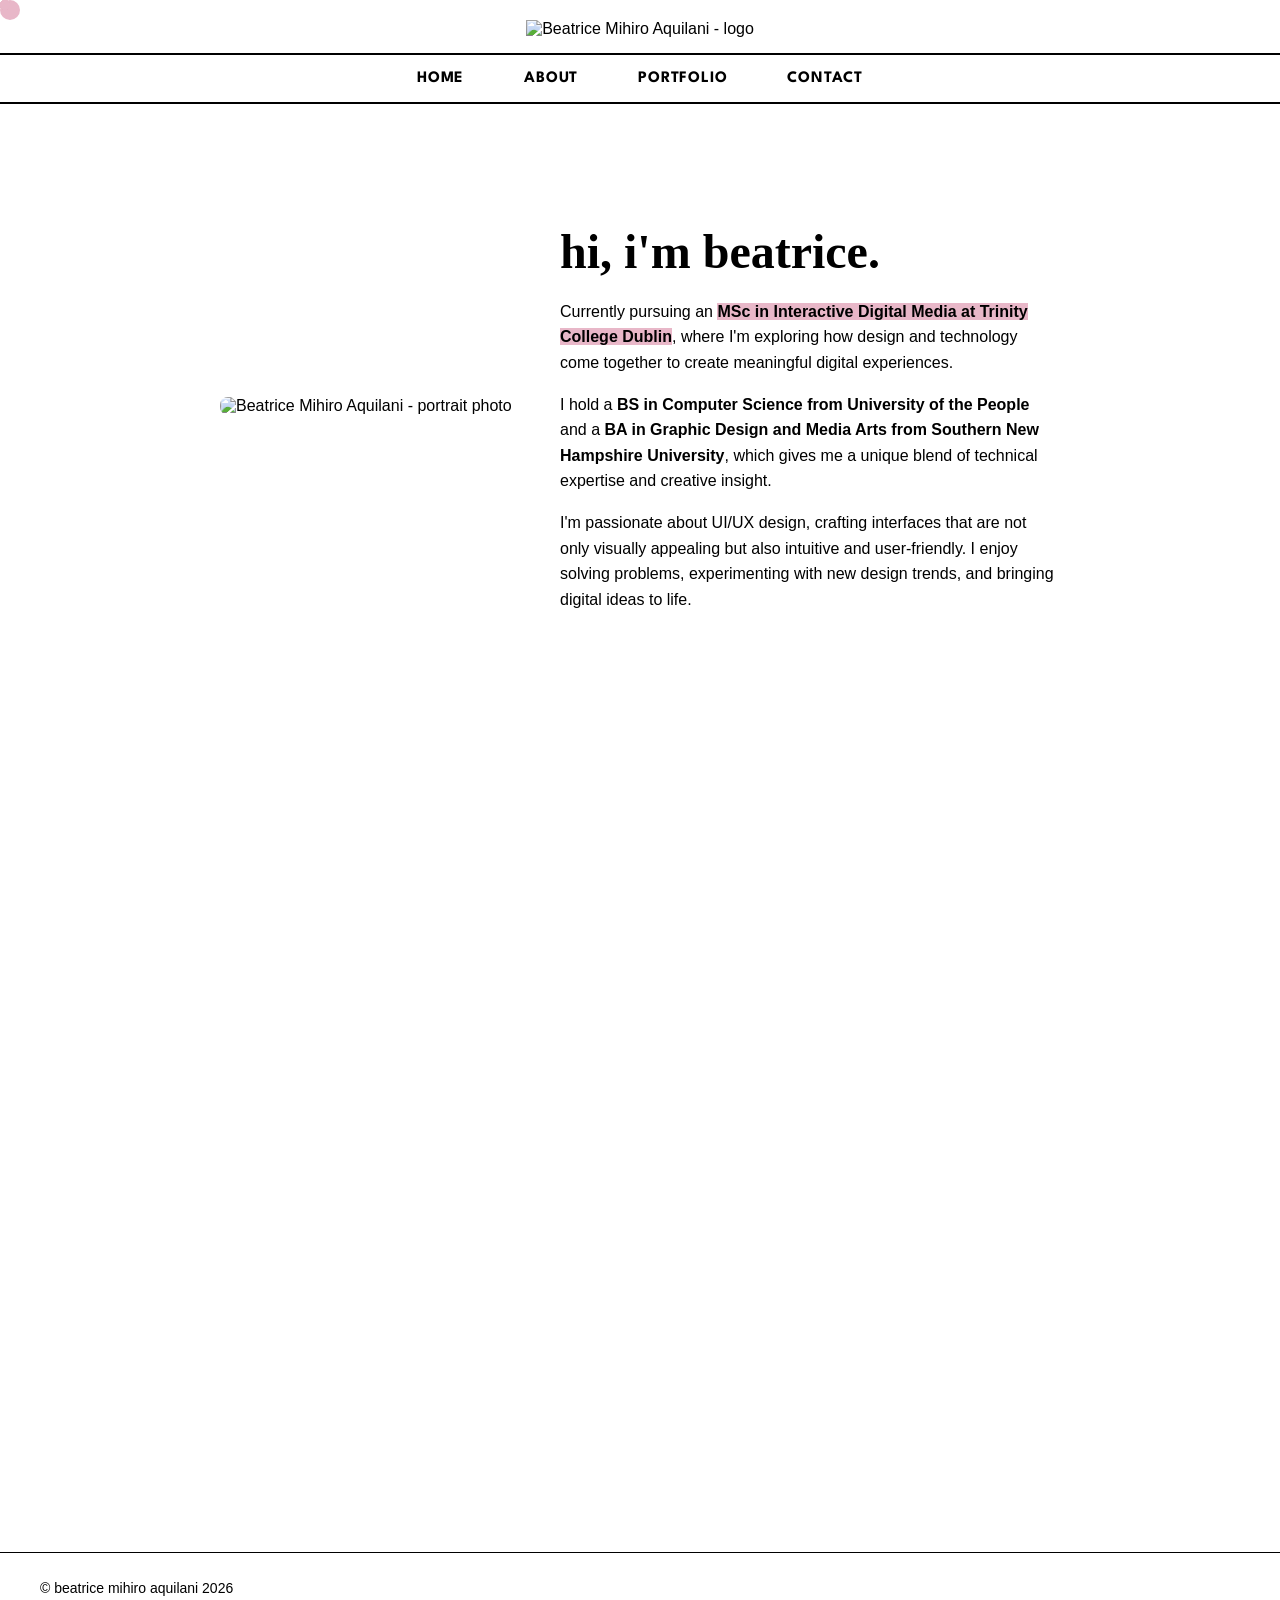
==== about.html @ f95d08c9 "Add files via upload" ====
<!DOCTYPE html>
<html lang="en">
<head>
  <meta charset="UTF-8">
  <meta name="viewport" content="width=device-width, initial-scale=1.0">
  <!-- change title for every page -->
  <title>Beatrice Mihiro Aquilani | About</title>
  <link rel="stylesheet" href="style.css">
  <link rel="icon" href="images/favicon.png">
</head>
<body>

<header>
  <div class="logo">
    <a href="index.html"><img src="images/logo.png" alt="Beatrice Mihiro Aquilani - logo"></a>
  </div>
  <nav>
    <ul>
      <li><a href="index.html">HOME</a></li>
      <li><a href="about.html">ABOUT</a></li>
      <li><a href="portfolio.html">PORTFOLIO</a></li>
      <li><a href="contact.html">CONTACT</a></li>
    </ul>
  </nav>
</header>

<!-- HEADER until here - (same across pages) -->

<section class="about-section">
  <img src="images/beatrice.png" alt="Beatrice Mihiro Aquilani - portrait photo">
  <div class="about-text">
    <h1>hi, i'm beatrice.</h1>
    <p>Currently pursuing an <strong style="background-color: #e8b7c8;">MSc in Interactive Digital Media at Trinity College Dublin</strong>, where I'm exploring how design and technology come together to create meaningful digital experiences.</p>
    <p>I hold a <strong>BS in Computer Science from University of the People</strong> and a <strong>BA in Graphic Design and Media Arts from Southern New Hampshire University</strong>, which gives me a unique blend of technical expertise and creative insight.</p>
    <p>I'm passionate about UI/UX design, crafting interfaces that are not only visually appealing but also intuitive and user-friendly. I enjoy solving problems, experimenting with new design trends, and bringing digital ideas to life.</p>
  </div>
</section>

<!-- imbedded pdf portfolio -->
<div class="container">
  <iframe class="pdf-view" src="BEATRICE-PORTFOLIO-Jan2025-compressed.pdf"></iframe>
</div>

<!--  FOOTER (same across pages) -->
<footer>
  <span>© beatrice mihiro aquilani 2025</span>
  <div class="socials">
    <a href="https://www.linkedin.com/in/beatrice-mihiro-aquilani/" class="icon linkedin"></a>
    <a href="mailto:beatrice.aquilani@gmail.com" class="icon email"></a>
  </div>
</footer>



<!-- cursor game -->
<div class="cursor"></div>

<!-- Connect JavaScript file -->
 <script src="script.js"></script>

</body>
</html>
---- style.css ----
/* =====================================================
   Beatrice Mihiro Aquilani — Portfolio Website
   Palette: #ffffff, #000000, #ebebeb, pink accent #e8b7c8
   Fonts: Carelia, League Spartan, Open Sans
   ===================================================== */

/* ---- IMPORT FONTS ---- */

@import url('https://fonts.googleapis.com/css2?family=League+Spartan:wght@100..900&display=swap');
@font-face {
  font-family: "Carelia";
  src: url("fonts/Carelia-Upright.woff") format("woff");
  font-weight: normal;
  font-style: normal;
}

/* ---- GLOBAL ---- */
:root {
  --white: #ffffff;
  --black: #000000;
  --gray: #ebebeb;
  --pink: #e8b7c8;
}

* { box-sizing: border-box; }
body {
  margin: 0;
  font-family: "Open Sans", sans-serif;
  color: var(--black);
  background: var(--white);
}
a { color: var(--black); text-decoration: none; }
a:hover { color: var(--pink); }

/* ---- HEADER + NAV ---- */
header {
  text-align: center;
  margin-top: 20px;
}
.logo img {
  max-width: 500px;
  height: auto;
}
nav {
  margin-top: 15px;
  border-top: 2px solid var(--black);
  border-bottom: 2px solid var(--black);
}
nav ul {
  list-style: none;
  padding: 0;
  margin: 0;
  display: flex;
  justify-content: center;
  gap: 60px;
}
nav a {
  font-family: "League Spartan", sans-serif;
  font-weight: 700;
  text-transform: uppercase;
  letter-spacing: 0.05em;
  padding: 16px 0;
  display: inline-block;
}

/* ---- HERO / CAROUSEL ---- */



/* ---- ABOUT PAGE ---- */
.about-section {
  display: flex;
  align-items: center;
  justify-content: center;
  gap: 40px;
  padding: 80px 10%;
  flex-wrap: wrap;
}
.about-section img {
  width: 300px;
  border-radius: 8px;
  object-fit: cover;
}
.about-text {
  flex: 1;
  max-width: 500px;
}
.about-text h1 {
  font-family: "Carelia", serif;
  font-size: 48px;
  margin-bottom: 20px;
}
.about-text p {
  font-family: "Open Sans", sans-serif;
  line-height: 1.6;
}
.pdf-view {
  width: 100%;
  height: 700px;
  border: none;
  margin: 40px 0;
}

/* ---- PORTFOLIO PAGE ---- */
.portfolio-container {
  width: 90%;
  max-width: 1200px;
  margin: 60px auto;
  padding: 0 20px;
}
.portfolio-container h1 {
  font-family: "Carelia", serif;
  font-size: 48px;
  margin-bottom: 30px;
  text-align: center;
}
.project {
  display: flex;
  align-items: center;
  gap: 30px;
  
  flex-wrap: wrap;
}
.project:nth-child(even) { flex-direction: row-reverse; }
.project img {
  width: 48%;
  border-radius: 6px;
  object-fit: cover;
}
.project-text {
  flex: 1;
  max-width: 500px;
}
.project-text h2 {
  font-family: "League Spartan", sans-serif;
  text-transform: uppercase;
  margin-bottom: 10px;
}
.project-text p {
  font-family: "Open Sans", sans-serif;
  line-height: 1.6;
}

/* Grid of other work */
.other-work h2 {
  font-family: "League Spartan", sans-serif;
  text-transform: uppercase;
  text-align: center;
  margin: 60px 0 30px;
}

.grid img {
  width: 100%;
  height: 200px;
  object-fit: cover;
  border: 2px;
}

/* --- Grid hover lift --- */
.grid a {
  display: block;
  border-radius: 10px;
  overflow: hidden;
  transition: transform 0.3s ease, box-shadow 0.3s ease;
}
.grid a:hover {
  transform: translateY(-8px);
  box-shadow: 0 18px 30px rgba(0,0,0,0.15);
}
.grid img {
  width: 100%;
  height: 200px;
  object-fit: cover;
  transition: transform 0.3s ease;
}
.grid a:hover img {
  transform: scale(1.03);
}

/* --- Lightbox fullscreen view --- */
.lightbox {
  display: none;
  position: fixed;
  z-index: 999;
  top: 0; left: 0;
  width: 100%; height: 100%;
  background: rgba(0,0,0,0.85);
  justify-content: center;
  align-items: center;
  animation: fadeIn 0.4s ease;
}
/* Lightbox visible state */
.lightbox.show {
  display: flex !important;  /* override display:none */
}
.lightbox img {
  max-width: 90%;
  max-height: 90%;
  border: 4px solid white;
  border-radius: 6px;
}
.lightbox:target {
  display: flex;
}
.lightbox .close {
  position: absolute;
  top: 0; left: 0;
  width: 100%; height: 100%;
}

/* Modal content flex layout */
.modal-content.modal-row {
  display: flex;
  flex-direction: row;
  max-width: 90%;
  max-height: 90%;
  color: white;
  gap: 30px;
}

/* Left side: title + info */
.modal-info {
  flex: 1;
  display: flex;
  flex-direction: column;
  justify-content: center;
  text-align: left;
}

/* Right side: image / carousel */
.modal-image {
  flex: 1;
  display: flex;
  justify-content: center;
  align-items: center;
}

/* Carousel and images */
.modal-image img {
  max-height: 90vh; /* never exceed viewport height */
  max-width: 100%;
  width: auto;
  height: auto;
  border: 4px solid white;
  border-radius: 6px;
  object-fit: contain;
}
/* Close button */
.modal-info .close {
  font-size: 2rem;
  cursor: pointer;
  align-self: flex-end;
  margin-bottom: 10px;
  color: white;
}

/* Carousel buttons */
.carousel .prev,
.carousel .next {
  position: absolute;
  top: 50%;
  transform: translateY(-50%);
  background: rgba(255,255,255,0.2);
  color: white;
  border: none;
  font-size: 2rem;
  padding: 10px;
  cursor: pointer;
  z-index: 10;
}

.carousel .prev { left: 10px; }
.carousel .next { right: 10px; }


/* fade animation */
@keyframes fadeIn {
  from { opacity: 0; }
  to { opacity: 1; }
}


/* ---- CONTACT PAGE ---- */
.contact-section {
  width: 90%;
  max-width: 600px;
  margin: 80px auto;
}
.contact-section h1 {
  font-family: "Carelia", serif;
  font-size: 48px;
  margin-bottom: 30px;
  text-align: center;
}
form {
  display: flex;
  flex-direction: column;
  gap: 20px;
}
label {
  font-family: "League Spartan", sans-serif;
  font-weight: 600;
}
input, textarea {
  border: 2px solid var(--black);
  padding: 10px;
  font-family: "Open Sans", sans-serif;
  font-size: 15px;
  resize: vertical;
}
textarea { height: 140px; }
button[type="submit"] {
  background: var(--black);
  color: var(--white);
  border: none;
  padding: 12px;
  font-family: "Open Sans", sans-serif;
  font-weight: 600;
  letter-spacing: 0.05em;
  cursor: pointer;
  transition: background 0.3s;
}
button[type="submit"]:hover { background: var(--pink); }

/* ---- FOOTER ---- */
footer {
  display: flex;
  justify-content: space-between;
  align-items: center;
  font-size: 14px;
  padding: 20px 40px;
  border-top: 1px solid var(--black);
  margin-top: 60px;
}

/* ---- Footer icons swap on hover ---- */
.socials {
  display: flex;
  align-items: center;
  gap: 14px;
}

.icon {
  display: inline-block;
  width: 30px;
  height: 30px;
  background-size: contain;
  background-repeat: no-repeat;
  background-position: center;
  transition: background-image 0.3s ease;
}

/* Default black icons */
.icon.linkedin {
  background-image: url("images/linkedin01.png");
}
.icon.email {
  background-image: url("images/email01.png");
}

/* Hover state → pink icons */
.icon.linkedin:hover {
  background-image: url("images/linkedin02.png");
}
.icon.email:hover {
  background-image: url("images/email02.png");
}


/* ---- RESPONSIVE ---- */
@media (max-width: 768px) {
  .project, .about-section { flex-direction: column; }
  .project img, .about-section img { width: 100%; }
  .grid { grid-template-columns: 1fr; }
}


/* --------------------------- */

/* ----------------------------------------------------
   LIGHTBOX OVERLAY
---------------------------------------------------- */
.lightbox {
  position: fixed;
  top: 0;
  left: 0;
  width: 100%;
  height: 100%;
  background: rgba(0,0,0,0.7);
  display: flex;
  align-items: center;
  justify-content: center;
  z-index: 1000;
  padding: 40px;
}

/* ----------------------------------------------------
   MODAL CONTENT WRAPPER (text left + image right)
---------------------------------------------------- */
.lightbox .modal-content {
  background: white;
  width: 90%;
  max-width: 1000px;
  max-height: 90vh;
  padding: 30px;
  border-radius: 16px;
  display: flex;
  flex-direction: row;
  gap: 30px;
  position: relative;
}

/* ----------------------------------------------------
   LEFT COLUMN — TEXT
---------------------------------------------------- */
.lightbox-info {
  flex: 1;
  overflow-y: auto;
  color: #000;
  font-family: "Open Sans", sans-serif;
}

.lightbox-info h2 {
  font-family: "League Spartan", sans-serif;
  font-weight: 700;
  font-style: italic;
  margin-bottom: 12px;
}
.lightbox-info h3 {
  font-family: "League Spartan", sans-serif;
  font-weight: 700;
  margin-bottom: 12px;
}

/* ----------------------------------------------------
   RIGHT COLUMN — IMAGE AREA
---------------------------------------------------- */
.lightbox-image {
  flex: 2;
  display: flex;
  flex-direction: column;
  align-items: center;
  position: relative;
}

/* ACTIVE IMAGE */
.lightbox-image .active-img {
  max-width: 100%;
  max-height: 70vh;
  border-radius: 10px;
  object-fit: contain;
  border: 4px solid #fff;
}

/* ARROWS */
.lightbox-image .arrow {
  position: absolute;
  top: 50%;
  transform: translateY(-50%);
  font-size: 40px;
  background: rgba(255,255,255,0.7);
  border-radius: 50%;
  width: 45px;
  height: 45px;
  display: flex;
  align-items: center;
  justify-content: center;
  cursor: pointer;
  user-select: none;
  transition: 0.2s;
}

.lightbox-image .arrow:hover {
  background: var(--pink);
  color: #fff;
}

.lightbox-image .prev {
  left: -20px;
}

.lightbox-image .next {
  right: -20px;
}

/* ----------------------------------------------------
   THUMBNAILS BELOW MAIN IMAGE
---------------------------------------------------- */
.thumbnails {
  display: flex;
  gap: 10px;
  margin-top: 12px;
  justify-content: center;
  flex-wrap: wrap;
}

.thumbnails img {
  width: 90px;
  height: 60px;
  object-fit: cover;
  border-radius: 6px;
  opacity: 0.6;
  cursor: pointer;
  border: 2px solid transparent;
  transition: 0.2s;
}

.thumbnails img:hover,
.thumbnails img.active-thumb {
  opacity: 1;
  border-color: var(--gray);
}

/* ----------------------------------------------------
   CLOSE BUTTON
---------------------------------------------------- */
.lightbox .close {
  position: absolute;
  top: 12px;
  right: 18px;
  font-size: 28px;
  cursor: pointer;
  color: #000;
}

.lightbox .close:hover {
  color: var(--pink);
}

/* ----------------------------------------------------
   MOBILE — STACK VERTICALLY
---------------------------------------------------- */
@media (max-width: 768px) {
  .lightbox .modal-content {
    flex-direction: column;
    max-height: 95vh;
  }

  .lightbox-image .active-img {
    max-height: 50vh;
  }

  .thumbnails img {
    width: 70px;
    height: 50px;
  }

  .lightbox-image .prev {
    left: 5px;
  }
  .lightbox-image .next {
    right: 5px;
  }
}

/* ----------------------------------------------------
   GRID CATEGORY FILTER BUTTONS
---------------------------------------------------- */
.grid-filters {
  display: flex;
  gap: 12px;
  margin-bottom: 20px;
  justify-content: center;
  flex-wrap: wrap;
}

/* -------------------- GRID FILTER BUTTONS -------------------- */
.grid-filters {
  display: flex;
  gap: 10px;
  margin-bottom: 20px;
  flex-wrap: wrap;
}

.grid-filters button {
  flex: 1; /* all buttons take equal width */
  padding: 14px 0; /* match .hero .btn padding height-wise */
  background: var(--black);
  color: var(--white);
  border: none;
  font-family: "Open Sans", sans-serif;
  font-weight: 600;
  letter-spacing: 0.05em;
  cursor: pointer;
  transition: background 0.3s, color 0.3s;
  text-align: center;
}

.grid-filters button:hover {
  background: var(--pink);
  color: #fff;
}

.grid-filters button.active {
  background: var(--gray);
  color: black;
}


/* ----------------------------------------------------
   PROJECT GRID
---------------------------------------------------- */
.grid {
  display: grid;
  grid-template-columns: repeat(3, 1fr);
  gap: 16px;
  margin-top: 10px;
}
.grid img {
  width: 100%;
  display: block;
  border-radius: 12px;
  cursor: pointer;
  transition: 0.2s;
}
.grid img:hover {
  transform: scale(1.05);
}




/* ---- HOMEPAGE HERO / CAROUSEL ---- */
.hero {
  position: relative;
  width: 100%;
  height: 100vh;
  overflow: visible;
  display: flex;
  align-items: center;
  justify-content: center;
  color: white;
}

.slides {
  position: absolute;
  inset: 0;
  width: 100%;
  height: 100%;
  z-index: 1;
}

.slide {
  position: absolute;
  inset: 0;
  background-size: cover;
  background-position: center;
  opacity: 0;
  transition: opacity 1s ease;
  z-index: 1; /* ensure behind content/dots */
}

.slide.active {
  opacity: 1;
}

.slide::after {
  content: "";
  position: absolute;
  inset: 0;
  background: rgba(0,0,0,0.35);
  z-index: 0; /* overlay stays inside each slide */
}

/* Hero text content */

.hero-content {
  position: relative;
  z-index: 3; /* above slides */
  max-width: 800px;
  text-align: center;
  padding: 0 20px;
  transform: translateY(-20%);
}
.hero h1 {
  font-family: "Carelia", serif;
  font-size: 64px;
  margin-bottom: 20px;
}
.hero p {
  font-family: "League Spartan", sans-serif;
  font-size: 20px;
  max-width: 800px;
  margin: 0 auto 30px;
  line-height: 1.5;
}
.hero .btn {
  background: var(--black);
  color: var(--white);
  padding: 14px 32px;
  border: none;
  font-family: "Open Sans", sans-serif;
  font-weight: 600;
  letter-spacing: 0.05em;
  cursor: pointer;
  transition: background 0.3s;
}
.hero .btn:hover {
  background: var(--pink);
}

/* Navigation dots */
.dots {
  position: absolute;
  bottom: 25px;
  left: 0;
  width: 100%;
  display: flex;
  justify-content: center;
  gap: 12px;
  z-index: 999; /* ensure top layer */
  pointer-events: auto; /* clickable */
}

.dot {
  width: 12px;
  height: 12px;
  border-radius: 50%;
  background-color: rgba(255,255,255,0.6);
  cursor: pointer;
  transition: background-color 0.3s;
}

.dot.active {
  background-color: white;
}



/* CURSOR GAME */
.cursor {
  position: fixed;
  top: 0;
  left: 0;
  width: 20px;
  height: 20px;
  background-color: #e8b7c8;
  border-radius: 50%;
  pointer-events: none;
  transform: translate(-50%, -50%);
  z-index: 9999;
}

.trail-dot {
  position: fixed;
  top: 0;
  left: 0;
  width: 10px;
  height: 10px;
  background-color: #e8b7c8;
  border-radius: 50%;
  pointer-events: none;
  transform: translate(-50%, -50%);
  z-index: 9999;
  opacity: 0.7;
}



/* Inline Project Carousels */
.inline-carousel {
  width: 48%;
  display: flex;
  flex-direction: column;
  gap: 12px;
}

.inline-carousel .main-image img {
  width: 100%;
  border-radius: 6px;
  object-fit: cover;
  display: none;
}

.inline-carousel .main-image img.active {
  display: block;
}

/* Thumbnail row */
.inline-carousel .thumbs {
  display: flex;
  gap: 10px;
  justify-content: center;
}

.inline-carousel .thumb {
  width: 22%;
  height: 60px;
  object-fit: cover;
  border-radius: 4px;
  opacity: 0.5;
  cursor: pointer;
  transition: 0.2s ease;
  border: 2px solid transparent;
}

.inline-carousel .thumb:hover {
  opacity: 0.8;
}

.inline-carousel .thumb.active {
  opacity: 1;
  border-color: var(--gray);
}

/* BUTTON LINKS FOR THE PORTFOLIO PROJECTS */
.project-btn {
  display: inline-block;
  margin-top: 15px;
  padding: 12px 24px;
  background: var(--black);
  color: var(--white);
  font-family: "Open Sans", sans-serif;
  font-weight: 600;
  letter-spacing: 0.05em;
  transition: background 0.3s;
}

.project-btn:hover {
  background: var(--pink);
  color: var(--white);
}

.portfolio-container h2 {
  font-family: "League Spartan", sans-serif;
  text-transform: uppercase;
  margin-bottom: 10px;
}

/* Center standalone carousel (like on WinRAR page) */
.portfolio-container > .inline-carousel {
  width: 60%;
  margin: 40px auto;
}


/* ----- FIX: Inline Project Carousels ----- */
.inline-carousel {
  width: 48%;             /* same as old code */
  display: flex;
  flex-direction: column;
  gap: 12px;
  box-sizing: border-box; /* ensure padding/margin is respected */
  padding: 0;             /* optional: keep padding if needed */
}

.inline-carousel .main-image img {
  width: 100%;            /* take full width of the carousel container */
  border-radius: 6px;
  object-fit: cover;
  display: none;          /* only active image shows */
}

.inline-carousel .main-image img.active {
  display: block;
}

.inline-carousel .thumbs {
  display: flex;
  gap: 10px;
  justify-content: center;
}

.inline-carousel .thumb {
  width: 22%;             /* consistent thumbnail size */
  height: 60px;
  object-fit: cover;
  border-radius: 4px;
  opacity: 0.5;
  cursor: pointer;
  transition: 0.2s ease;
  border: 2px solid transparent;
}

.inline-carousel .thumb:hover {
  opacity: 0.8;
}

.inline-carousel .thumb.active {
  opacity: 1;
  border-color: var(--gray);
}

/* ----- RESPONSIVE ----- */
@media (max-width: 768px) {
  .inline-carousel {
    width: 100%;          /* stack full width on mobile */
  }
  .inline-carousel .thumb {
    width: 22%;           /* keep thumbnails same proportion */
    height: 50px;
  }
}

/* Add spacing between projects */
.project {
  margin-bottom: 60px; /* adjust px as needed */
}

/* extra spacing after last project so footer isn't too close */
.portfolio-container .project:last-child {
  margin-bottom: 100px;
}

/* FALLING CARROT GAME */
.game-section {
  text-align: center;
  margin: 60px 0;
}
#game-container {
  display: inline-block;
  border: 2px solid #ddd;
  box-shadow: 0 4px 8px rgba(0,0,0,0.2);
}
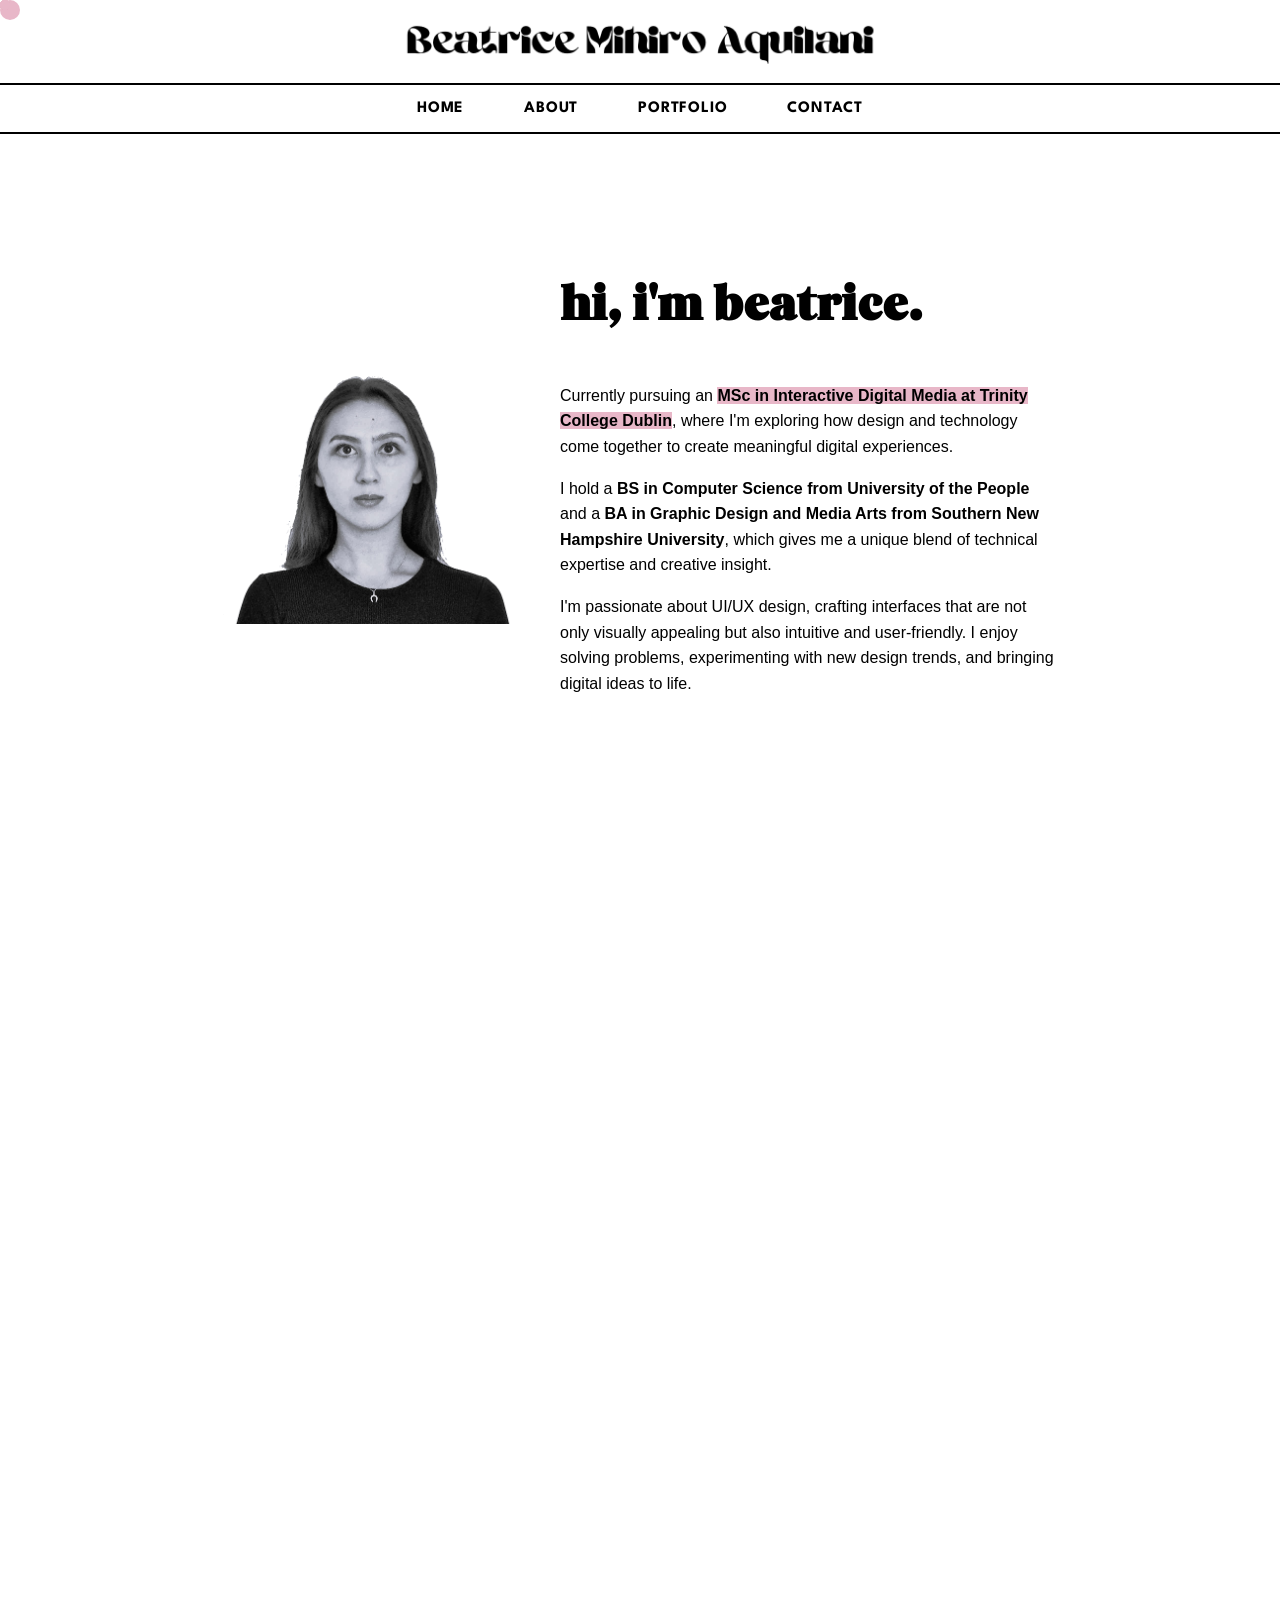
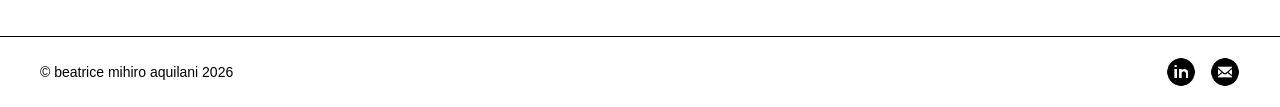
==== commit 720ff5f3: "updated cv file" ====
--- a/about.html
+++ b/about.html
@@ -38,7 +38,7 @@
 
 <!-- imbedded pdf portfolio -->
 <div class="container">
-  <iframe class="pdf-view" src="BEATRICE-PORTFOLIO-Jan2025-compressed.pdf"></iframe>
+  <iframe class="pdf-view" src="BEATRICE-MIHIRO-AQUILANI_CV.pdf"></iframe>
 </div>
 
 <!--  FOOTER (same across pages) -->
--- a/style.css
+++ b/style.css
@@ -615,114 +615,6 @@
 }
 .grid img:hover {
   transform: scale(1.05);
-}
-
-
-
-
-/* ---- HOMEPAGE HERO / CAROUSEL ---- */
-.hero {
-  position: relative;
-  width: 100%;
-  height: 100vh;
-  overflow: visible;
-  display: flex;
-  align-items: center;
-  justify-content: center;
-  color: white;
-}
-
-.slides {
-  position: absolute;
-  inset: 0;
-  width: 100%;
-  height: 100%;
-  z-index: 1;
-}
-
-.slide {
-  position: absolute;
-  inset: 0;
-  background-size: cover;
-  background-position: center;
-  opacity: 0;
-  transition: opacity 1s ease;
-  z-index: 1; /* ensure behind content/dots */
-}
-
-.slide.active {
-  opacity: 1;
-}
-
-.slide::after {
-  content: "";
-  position: absolute;
-  inset: 0;
-  background: rgba(0,0,0,0.35);
-  z-index: 0; /* overlay stays inside each slide */
-}
-
-/* Hero text content */
-
-.hero-content {
-  position: relative;
-  z-index: 3; /* above slides */
-  max-width: 800px;
-  text-align: center;
-  padding: 0 20px;
-  transform: translateY(-20%);
-}
-.hero h1 {
-  font-family: "Carelia", serif;
-  font-size: 64px;
-  margin-bottom: 20px;
-}
-.hero p {
-  font-family: "League Spartan", sans-serif;
-  font-size: 20px;
-  max-width: 800px;
-  margin: 0 auto 30px;
-  line-height: 1.5;
-}
-.hero .btn {
-  background: var(--black);
-  color: var(--white);
-  padding: 14px 32px;
-  border: none;
-  font-family: "Open Sans", sans-serif;
-  font-weight: 600;
-  letter-spacing: 0.05em;
-  cursor: pointer;
-  transition: background 0.3s;
-}
-.hero .btn:hover {
-  background: var(--pink);
-}
-
-/* Navigation dots */
-.dots {
-  position: absolute;
-  bottom: 25px;
-  left: 0;
-  width: 100%;
-  display: flex;
-  justify-content: center;
-  gap: 12px;
-  z-index: 999; /* ensure top layer */
-  pointer-events: auto; /* clickable */
-}
-
-.dot {
-  width: 12px;
-  height: 12px;
-  border-radius: 50%;
-  background-color: rgba(255,255,255,0.6);
-  cursor: pointer;
-  transition: background-color 0.3s;
-}
-
-.dot.active {
-  background-color: white;
 }
 
 
@@ -911,4 +803,108 @@
   display: inline-block;
   border: 2px solid #ddd;
   box-shadow: 0 4px 8px rgba(0,0,0,0.2);
+}
+
+/* SPECIAL LAYOUT FOR PORTFOLIO WEBSITE PROJECT */
+.project-split .project-text {
+  display: grid;
+  grid-template-columns: 1fr auto;
+  gap: 40px;
+  align-items: center;
+}
+
+.project-split .text-content {
+  max-width: 700px;
+}
+
+.project-split .project-btn {
+  align-self: center;
+  white-space: nowrap;
+}
+
+/* MOBILE FIX */
+@media (max-width: 768px) {
+  .project-split .project-text {
+    grid-template-columns: 1fr;
+  }
+
+  .project-split .project-btn {
+    margin-top: 20px;
+  }
+}
+
+
+/* ---- HOMEPAGE HERO / CAROUSEL ---- */
+.hero {
+  position: relative;
+  width: 100%;
+  height: 100vh;
+  overflow: hidden;
+  display: flex;
+  align-items: center;
+  justify-content: center;
+
+}
+
+/* Hero text content */
+
+.hero-content {
+  position: relative;
+  z-index: 10;
+  max-width: 800px;
+  text-align: center;
+  padding: 30px 40px;
+
+  /* NEW 👇 */
+  background: rgba(0, 0, 0, 0.6);   /* dark transparent box */
+  backdrop-filter: blur(4px);      /* subtle glass effect (optional but nice) */
+}
+.hero h1 {
+  font-family: "Carelia", serif;
+  font-size: 64px;
+  margin-bottom: 20px;
+  color: var(--white)
+}
+.hero p {
+  font-family: "League Spartan", sans-serif;
+  font-size: 20px;
+  max-width: 800px;
+  margin: 0 auto 30px;
+  line-height: 1.5;
+  color: var(--white)
+}
+.hero .btn {
+  background: var(--black);
+  color: var(--white);
+  padding: 14px 32px;
+  border: none;
+  font-family: "Open Sans", sans-serif;
+  font-weight: 600;
+  letter-spacing: 0.05em;
+  cursor: pointer;
+  transition: background 0.3s;
+}
+.hero .btn:hover {
+  background: var(--pink);
+}
+
+/* HERO WITH GAME BACKGROUND */
+/* Game canvas container */
+#game-container {
+  position: absolute;
+  inset: 0;
+  z-index: 1;
+  pointer-events: none;
+}
+
+/* Make canvas fill nicely */
+#game-container canvas {
+  object-fit: cover;
+  display: block;
+}
+
+/* Text stays on top */
+.hero-content {
+  position: relative;
+  z-index: 3;
 }
